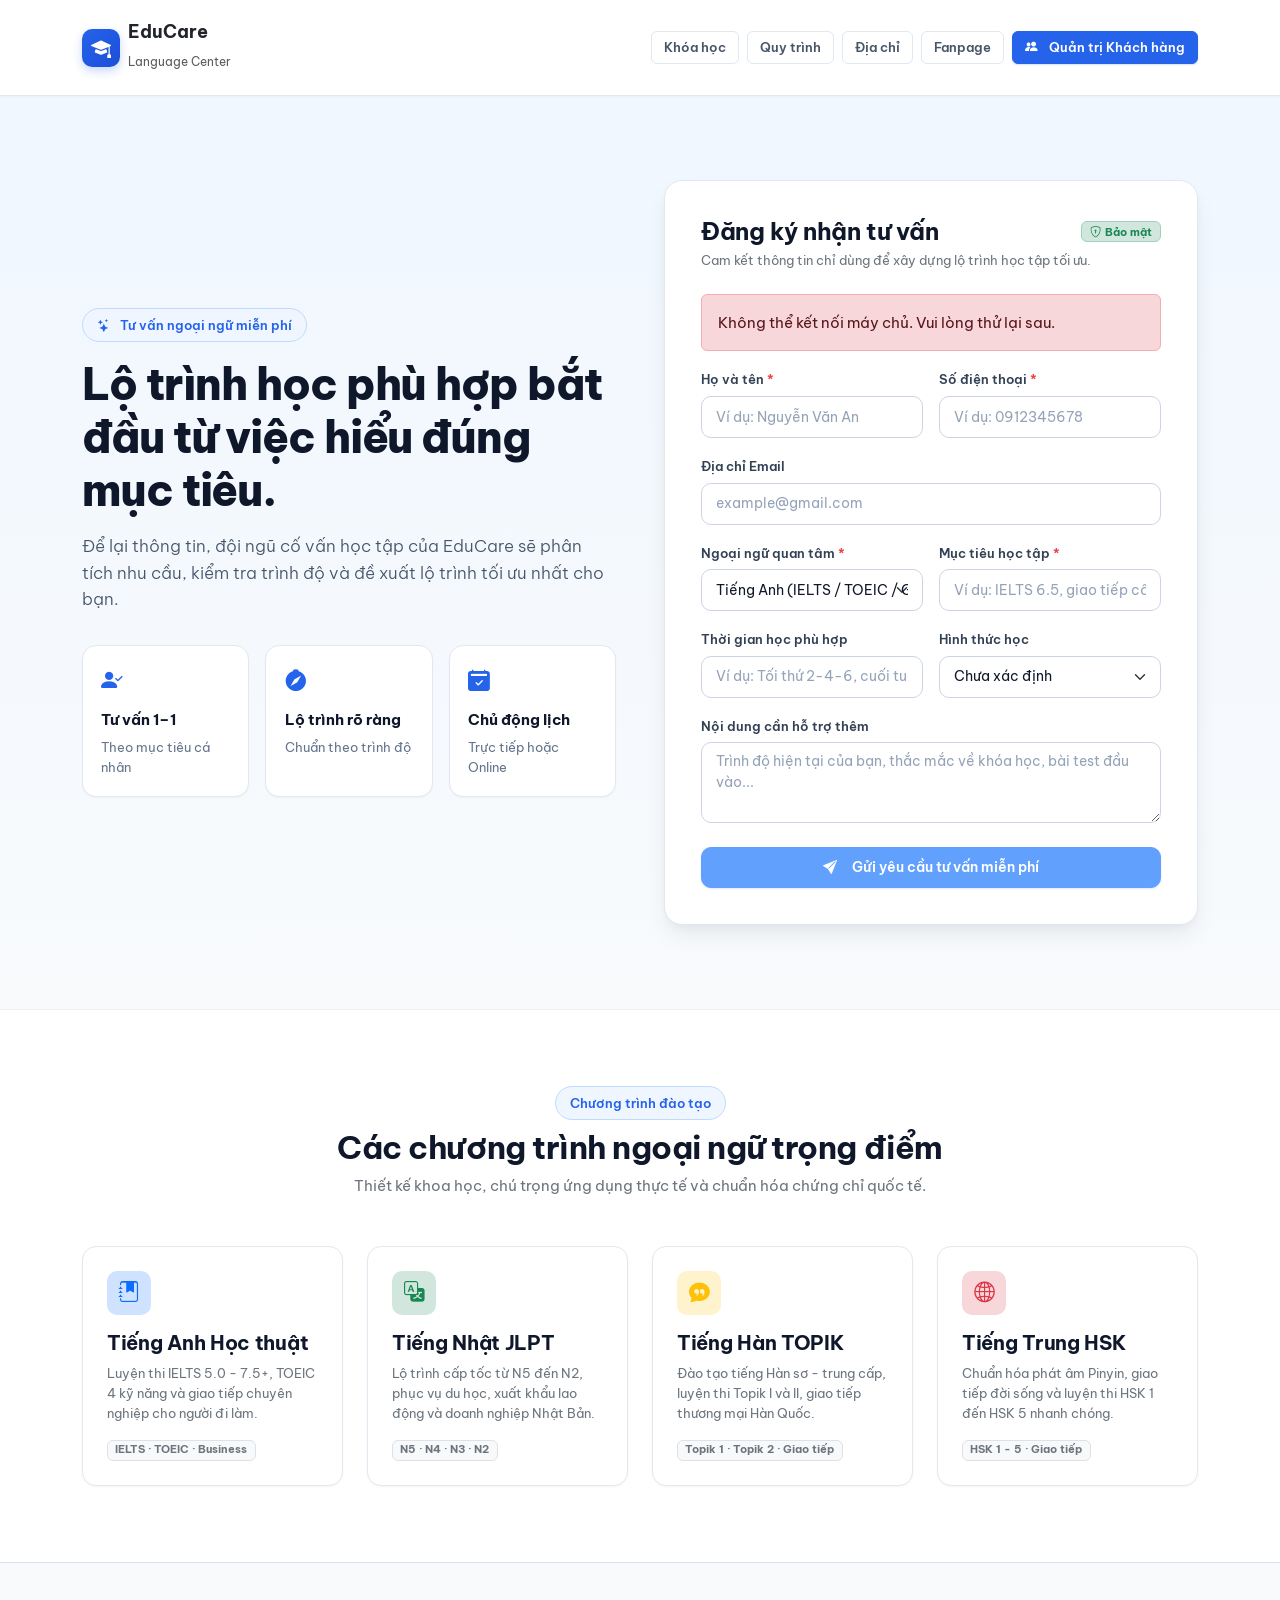
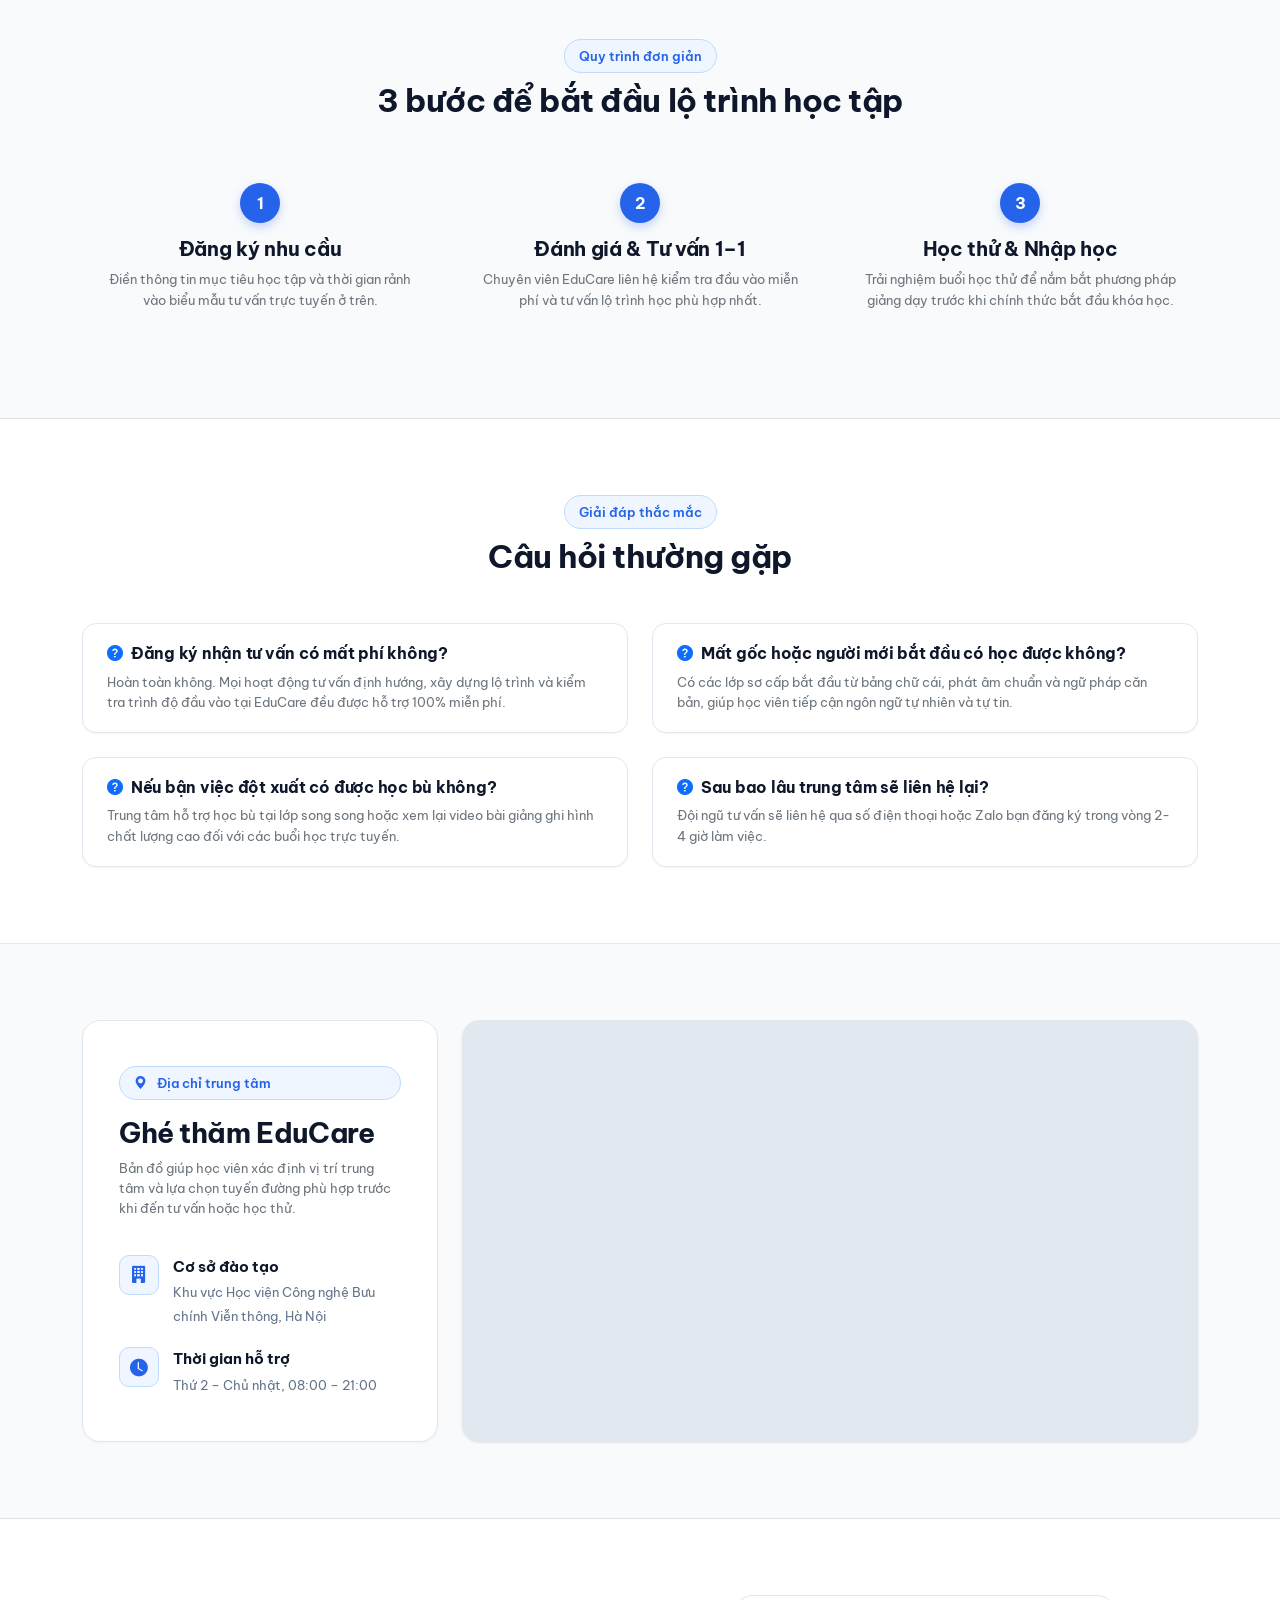
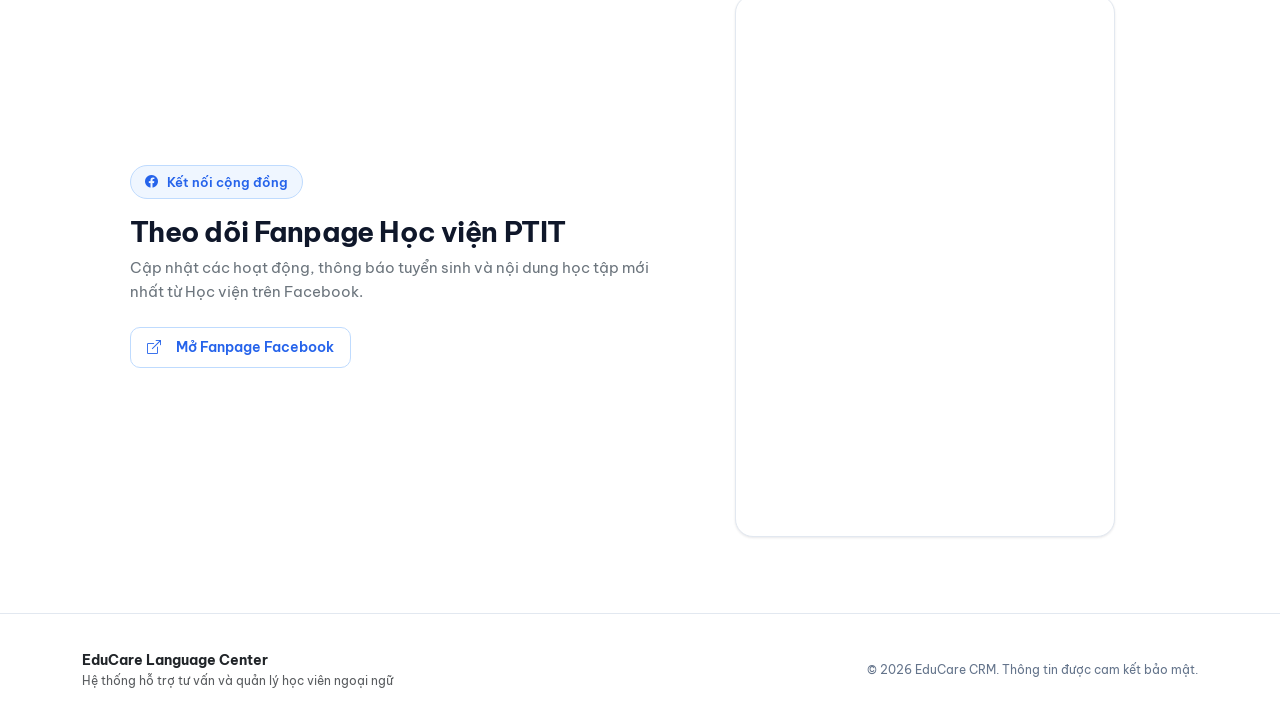
==== consultation.html @ a94347d4 "feat: complete EduCare CRM customer management system" ====
<!doctype html>
<html lang="vi">
<head>
    <meta charset="utf-8">
    <meta name="viewport" content="width=device-width, initial-scale=1">
    <title>Đăng ký tư vấn | EduCare Language Center</title>
    <link href="https://cdn.jsdelivr.net/npm/bootstrap@5.3.3/dist/css/bootstrap.min.css" rel="stylesheet">
    <link href="https://cdn.jsdelivr.net/npm/bootstrap-icons@1.11.3/font/bootstrap-icons.min.css" rel="stylesheet">
    <link href="assets/css/style.css" rel="stylesheet">
    <link href="assets/css/public.css" rel="stylesheet">
</head>
<body class="public-page">
    <!-- Navbar điều hướng chính -->
    <nav class="navbar navbar-expand-lg public-navbar sticky-top" aria-label="Điều hướng công khai">
        <div class="container py-1">
            <a class="navbar-brand d-flex align-items-center gap-2 fw-bold text-dark text-decoration-none" href="consultation.html">
                <span class="public-brand"><i class="bi bi-mortarboard-fill" aria-hidden="true"></i></span>
                <div>
                    <span class="d-block" style="font-size: 1.15rem; line-height: 1.2;">EduCare</span>
                    <small class="text-muted fw-normal" style="font-size: .75rem;">Language Center</small>
                </div>
            </a>
            <div class="d-flex align-items-center gap-2">
                <a class="btn btn-sm btn-outline-secondary d-none d-sm-inline-flex" href="#coursesSection">Khóa học</a>
                <a class="btn btn-sm btn-outline-secondary d-none d-sm-inline-flex" href="#processSection">Quy trình</a>
                <a class="btn btn-sm btn-outline-secondary d-none d-md-inline-flex" href="#locationSection">Địa chỉ</a>
                <a class="btn btn-sm btn-outline-secondary d-none d-lg-inline-flex" href="#facebookSection">Fanpage</a>
                <a class="btn btn-sm btn-primary" href="customers.html">
                    <i class="bi bi-people-fill me-1" aria-hidden="true"></i>Quản trị Khách hàng
                </a>
            </div>
        </div>
    </nav>

    <main>
        <!-- Hero & Form Section -->
        <section class="public-hero">
            <div class="container">
                <div class="row align-items-center g-5">
                    <div class="col-lg-6">
                        <span class="eyebrow"><i class="bi bi-stars me-1"></i>Tư vấn ngoại ngữ miễn phí</span>
                        <h1 class="mt-3">Lộ trình học phù hợp bắt đầu từ việc hiểu đúng mục tiêu.</h1>
                        <p class="lead mt-3">
                            Để lại thông tin, đội ngũ cố vấn học tập của EduCare sẽ phân tích nhu cầu, kiểm tra trình độ và đề xuất lộ trình tối ưu nhất cho bạn.
                        </p>
                        <div class="row g-3 mt-2">
                            <div class="col-sm-4">
                                <div class="benefit">
                                    <i class="bi bi-person-check-fill" aria-hidden="true"></i>
                                    <strong>Tư vấn 1–1</strong>
                                    <span>Theo mục tiêu cá nhân</span>
                                </div>
                            </div>
                            <div class="col-sm-4">
                                <div class="benefit">
                                    <i class="bi bi-compass-fill" aria-hidden="true"></i>
                                    <strong>Lộ trình rõ ràng</strong>
                                    <span>Chuẩn theo trình độ</span>
                                </div>
                            </div>
                            <div class="col-sm-4">
                                <div class="benefit">
                                    <i class="bi bi-calendar2-check-fill" aria-hidden="true"></i>
                                    <strong>Chủ động lịch</strong>
                                    <span>Trực tiếp hoặc Online</span>
                                </div>
                            </div>
                        </div>
                    </div>

                    <div class="col-lg-6">
                        <section class="consultation-card" id="formCard" aria-labelledby="formTitle">
                            <div class="mb-4">
                                <div class="d-flex align-items-center justify-content-between mb-1">
                                    <h2 id="formTitle" class="h4 fw-bold mb-0">Đăng ký nhận tư vấn</h2>
                                    <span class="badge bg-success-subtle text-success border border-success-subtle px-2 py-1 small">
                                        <i class="bi bi-shield-lock me-1"></i>Bảo mật
                                    </span>
                                </div>
                                <p class="text-secondary small mb-0">Cam kết thông tin chỉ dùng để xây dựng lộ trình học tập tối ưu.</p>
                            </div>

                            <div id="publicAlert" class="alert d-none" role="alert" tabindex="-1"></div>

                            <form id="consultationForm" novalidate>
                                <div class="row g-3">
                                    <div class="col-md-6">
                                        <label class="form-label required" for="fullName">Họ và tên</label>
                                        <input class="form-control" id="fullName" name="full_name" maxlength="100" autocomplete="name" placeholder="Ví dụ: Nguyễn Văn An" required>
                                        <div class="invalid-feedback">Vui lòng nhập họ và tên.</div>
                                    </div>
                                    <div class="col-md-6">
                                        <label class="form-label required" for="phoneNumber">Số điện thoại</label>
                                        <input class="form-control" type="tel" id="phoneNumber" name="phone_number" autocomplete="tel" placeholder="Ví dụ: 0912345678" pattern="(?:\+84|0)[0-9]{8,10}" required>
                                        <div class="invalid-feedback">Nhập số điện thoại hợp lệ (8-11 chữ số).</div>
                                    </div>
                                    <div class="col-12">
                                        <label class="form-label" for="email">Địa chỉ Email</label>
                                        <input class="form-control" type="email" id="email" name="email" autocomplete="email" placeholder="example@gmail.com">
                                        <div class="invalid-feedback">Email chưa đúng định dạng.</div>
                                    </div>
                                    <div class="col-md-6">
                                        <label class="form-label required" for="languageInterest">Ngoại ngữ quan tâm</label>
                                        <select class="form-select" id="languageInterest" name="language_interest" required>
                                            <option value="Tiếng Anh">Tiếng Anh (IELTS / TOEIC / Giao tiếp)</option>
                                            <option value="Tiếng Nhật">Tiếng Nhật (JLPT N5 – N2)</option>
                                            <option value="Tiếng Hàn">Tiếng Hàn (Topik I – II)</option>
                                            <option value="Tiếng Trung">Tiếng Trung (HSK 1 – 6)</option>
                                        </select>
                                    </div>
                                    <div class="col-md-6">
                                        <label class="form-label required" for="learningGoal">Mục tiêu học tập</label>
                                        <input class="form-control" id="learningGoal" name="learning_goal" placeholder="Ví dụ: IELTS 6.5, giao tiếp công việc..." maxlength="100" required>
                                        <div class="invalid-feedback">Vui lòng nhập mục tiêu mong muốn.</div>
                                    </div>
                                    <div class="col-md-6">
                                        <label class="form-label" for="preferredSchedule">Thời gian học phù hợp</label>
                                        <input class="form-control" id="preferredSchedule" name="preferred_schedule" placeholder="Ví dụ: Tối thứ 2-4-6, cuối tuần">
                                    </div>
                                    <div class="col-md-6">
                                        <label class="form-label" for="learningFormat">Hình thức học</label>
                                        <select class="form-select" id="learningFormat" name="learning_format">
                                            <option value="">Chưa xác định</option>
                                            <option value="offline">Học tại trung tâm (Offline)</option>
                                            <option value="online">Học trực tuyến (Online)</option>
                                            <option value="hybrid">Kết hợp linh hoạt (Hybrid)</option>
                                        </select>
                                    </div>
                                    <div class="col-12">
                                        <label class="form-label" for="note">Nội dung cần hỗ trợ thêm</label>
                                        <textarea class="form-control" id="note" name="note" rows="3" maxlength="1000" placeholder="Trình độ hiện tại của bạn, thắc mắc về khóa học, bài test đầu vào..."></textarea>
                                    </div>
                                </div>
                                <input type="hidden" name="source" value="Website">
                                <button class="btn btn-primary btn-lg w-100 mt-4" id="submitConsultation" type="submit">
                                    <i class="bi bi-send-fill me-2"></i>Gửi yêu cầu tư vấn miễn phí
                                </button>
                            </form>
                        </section>
                    </div>
                </div>
            </div>
        </section>

        <!-- Course Highlights Section -->
        <section class="public-section bg-white border-bottom" id="coursesSection">
            <div class="container">
                <div class="text-center max-w-700 mx-auto mb-5">
                    <span class="eyebrow mb-2">Chương trình đào tạo</span>
                    <h2 class="h2 fw-bold">Các chương trình ngoại ngữ trọng điểm</h2>
                    <p class="text-secondary">Thiết kế khoa học, chú trọng ứng dụng thực tế và chuẩn hóa chứng chỉ quốc tế.</p>
                </div>
                <div class="row g-4">
                    <div class="col-md-6 col-lg-3">
                        <div class="course-card">
                            <div class="course-icon bg-primary-subtle text-primary">
                                <i class="bi bi-journal-bookmark-fill"></i>
                            </div>
                            <h3 class="h5 fw-bold mb-2">Tiếng Anh Học thuật</h3>
                            <p class="text-secondary small mb-3">Luyện thi IELTS 5.0 - 7.5+, TOEIC 4 kỹ năng và giao tiếp chuyên nghiệp cho người đi làm.</p>
                            <span class="badge bg-light text-secondary border mt-auto align-self-start">IELTS · TOEIC · Business</span>
                        </div>
                    </div>
                    <div class="col-md-6 col-lg-3">
                        <div class="course-card">
                            <div class="course-icon bg-success-subtle text-success">
                                <i class="bi bi-translate"></i>
                            </div>
                            <h3 class="h5 fw-bold mb-2">Tiếng Nhật JLPT</h3>
                            <p class="text-secondary small mb-3">Lộ trình cấp tốc từ N5 đến N2, phục vụ du học, xuất khẩu lao động và doanh nghiệp Nhật Bản.</p>
                            <span class="badge bg-light text-secondary border mt-auto align-self-start">N5 · N4 · N3 · N2</span>
                        </div>
                    </div>
                    <div class="col-md-6 col-lg-3">
                        <div class="course-card">
                            <div class="course-icon bg-warning-subtle text-warning">
                                <i class="bi bi-chat-quote-fill"></i>
                            </div>
                            <h3 class="h5 fw-bold mb-2">Tiếng Hàn TOPIK</h3>
                            <p class="text-secondary small mb-3">Đào tạo tiếng Hàn sơ - trung cấp, luyện thi Topik I và II, giao tiếp thương mại Hàn Quốc.</p>
                            <span class="badge bg-light text-secondary border mt-auto align-self-start">Topik 1 · Topik 2 · Giao tiếp</span>
                        </div>
                    </div>
                    <div class="col-md-6 col-lg-3">
                        <div class="course-card">
                            <div class="course-icon bg-danger-subtle text-danger">
                                <i class="bi bi-globe2"></i>
                            </div>
                            <h3 class="h5 fw-bold mb-2">Tiếng Trung HSK</h3>
                            <p class="text-secondary small mb-3">Chuẩn hóa phát âm Pinyin, giao tiếp đời sống và luyện thi HSK 1 đến HSK 5 nhanh chóng.</p>
                            <span class="badge bg-light text-secondary border mt-auto align-self-start">HSK 1 - 5 · Giao tiếp</span>
                        </div>
                    </div>
                </div>
            </div>
        </section>

        <!-- 3-Step Process Section -->
        <section class="public-section" id="processSection">
            <div class="container">
                <div class="text-center mb-5">
                    <span class="eyebrow mb-2">Quy trình đơn giản</span>
                    <h2 class="h2 fw-bold">3 bước để bắt đầu lộ trình học tập</h2>
                </div>
                <div class="row g-4 text-center">
                    <div class="col-md-4">
                        <div class="p-3">
                            <div class="step-number mx-auto">1</div>
                            <h3 class="h5 fw-bold mb-2">Đăng ký nhu cầu</h3>
                            <p class="text-secondary small">Điền thông tin mục tiêu học tập và thời gian rảnh vào biểu mẫu tư vấn trực tuyến ở trên.</p>
                        </div>
                    </div>
                    <div class="col-md-4">
                        <div class="p-3">
                            <div class="step-number mx-auto">2</div>
                            <h3 class="h5 fw-bold mb-2">Đánh giá &amp; Tư vấn 1–1</h3>
                            <p class="text-secondary small">Chuyên viên EduCare liên hệ kiểm tra đầu vào miễn phí và tư vấn lộ trình học phù hợp nhất.</p>
                        </div>
                    </div>
                    <div class="col-md-4">
                        <div class="p-3">
                            <div class="step-number mx-auto">3</div>
                            <h3 class="h5 fw-bold mb-2">Học thử &amp; Nhập học</h3>
                            <p class="text-secondary small">Trải nghiệm buổi học thử để nắm bắt phương pháp giảng dạy trước khi chính thức bắt đầu khóa học.</p>
                        </div>
                    </div>
                </div>
            </div>
        </section>

        <!-- FAQ Section -->
        <section class="public-section bg-white border-top">
            <div class="container">
                <div class="text-center mb-5">
                    <span class="eyebrow mb-2">Giải đáp thắc mắc</span>
                    <h2 class="h2 fw-bold">Câu hỏi thường gặp</h2>
                </div>
                <div class="row g-4">
                    <div class="col-md-6">
                        <div class="faq-card">
                            <h3 class="h6 fw-bold mb-2"><i class="bi bi-question-circle-fill text-primary me-2"></i>Đăng ký nhận tư vấn có mất phí không?</h3>
                            <p class="text-secondary small mb-0">Hoàn toàn không. Mọi hoạt động tư vấn định hướng, xây dựng lộ trình và kiểm tra trình độ đầu vào tại EduCare đều được hỗ trợ 100% miễn phí.</p>
                        </div>
                    </div>
                    <div class="col-md-6">
                        <div class="faq-card">
                            <h3 class="h6 fw-bold mb-2"><i class="bi bi-question-circle-fill text-primary me-2"></i>Mất gốc hoặc người mới bắt đầu có học được không?</h3>
                            <p class="text-secondary small mb-0">Có các lớp sơ cấp bắt đầu từ bảng chữ cái, phát âm chuẩn và ngữ pháp căn bản, giúp học viên tiếp cận ngôn ngữ tự nhiên và tự tin.</p>
                        </div>
                    </div>
                    <div class="col-md-6">
                        <div class="faq-card">
                            <h3 class="h6 fw-bold mb-2"><i class="bi bi-question-circle-fill text-primary me-2"></i>Nếu bận việc đột xuất có được học bù không?</h3>
                            <p class="text-secondary small mb-0">Trung tâm hỗ trợ học bù tại lớp song song hoặc xem lại video bài giảng ghi hình chất lượng cao đối với các buổi học trực tuyến.</p>
                        </div>
                    </div>
                    <div class="col-md-6">
                        <div class="faq-card">
                            <h3 class="h6 fw-bold mb-2"><i class="bi bi-question-circle-fill text-primary me-2"></i>Sau bao lâu trung tâm sẽ liên hệ lại?</h3>
                            <p class="text-secondary small mb-0">Đội ngũ tư vấn sẽ liên hệ qua số điện thoại hoặc Zalo bạn đăng ký trong vòng 2-4 giờ làm việc.</p>
                        </div>
                    </div>
                </div>
            </div>
        </section>

        <!-- Location Section (Google Maps) -->
        <section class="public-section location-section" id="locationSection" aria-labelledby="locationTitle">
            <div class="container">
                <div class="row g-4 align-items-stretch">
                    <div class="col-lg-4">
                        <div class="location-info h-100">
                            <span class="eyebrow mb-3"><i class="bi bi-geo-alt-fill me-1" aria-hidden="true"></i>Địa chỉ trung tâm</span>
                            <h2 id="locationTitle" class="h3 fw-bold">Ghé thăm EduCare</h2>
                            <p class="text-secondary small">Bản đồ giúp học viên xác định vị trí trung tâm và lựa chọn tuyến đường phù hợp trước khi đến tư vấn hoặc học thử.</p>
                            <div class="location-detail">
                                <i class="bi bi-building-fill" aria-hidden="true"></i>
                                <div><strong>Cơ sở đào tạo</strong><span>Khu vực Học viện Công nghệ Bưu chính Viễn thông, Hà Nội</span></div>
                            </div>
                            <div class="location-detail">
                                <i class="bi bi-clock-fill" aria-hidden="true"></i>
                                <div><strong>Thời gian hỗ trợ</strong><span>Thứ 2 – Chủ nhật, 08:00 – 21:00</span></div>
                            </div>
                        </div>
                    </div>
                    <div class="col-lg-8">
                        <div class="map-frame">
                            <iframe src="https://www.google.com/maps/embed?pb=!1m18!1m12!1m3!1d3718.8368381272558!2d105.78336726444036!3d20.981142767582767!2m3!1f0!2f0!3f0!3m2!1i1024!2i768!4f13.1!3m3!1m2!1s0x3135accdd8a1ad71%3A0xa2f9b16036648187!2zSOG7jWMgdmnhu4duIEPDtG5nIG5naOG7hyBCxrB1IGNow61uaCB2aeG7hW4gdGjDtG5n!5e0!3m2!1svi!2s!4v1793613702485!5m2!1svi!2s" title="Bản đồ vị trí EduCare Language Center" width="600" height="450" style="border:0;" allowfullscreen loading="lazy" referrerpolicy="strict-origin-when-cross-origin"></iframe>
                        </div>
                    </div>
                </div>
            </div>
        </section>

        <!-- Facebook Fanpage Section -->
        <section class="public-section bg-white border-top" id="facebookSection" aria-labelledby="facebookTitle">
            <div class="container">
                <div class="row g-4 align-items-center justify-content-center">
                    <div class="col-lg-6">
                        <span class="eyebrow mb-3"><i class="bi bi-facebook me-1" aria-hidden="true"></i>Kết nối cộng đồng</span>
                        <h2 id="facebookTitle" class="h3 fw-bold">Theo dõi Fanpage Học viện PTIT</h2>
                        <p class="text-secondary mb-4">Cập nhật các hoạt động, thông báo tuyển sinh và nội dung học tập mới nhất từ Học viện trên Facebook.</p>
                        <a class="btn btn-outline-primary" href="https://www.facebook.com/HocvienPTIT" target="_blank" rel="noopener noreferrer">
                            <i class="bi bi-box-arrow-up-right me-2" aria-hidden="true"></i>Mở Fanpage Facebook
                        </a>
                    </div>
                    <div class="col-lg-5">
                        <div class="facebook-page">
                            <iframe
                                title="Fanpage Học viện PTIT"
                                src="https://www.facebook.com/plugins/page.php?href=https%3A%2F%2Fwww.facebook.com%2FHocvienPTIT&amp;tabs=timeline&amp;width=340&amp;height=500&amp;small_header=false&amp;adapt_container_width=true&amp;hide_cover=false&amp;show_facepile=true"
                                width="340"
                                height="500"
                                style="border:none;overflow:hidden"
                                scrolling="no"
                                frameborder="0"
                                allowfullscreen="true"
                                loading="lazy"
                                allow="autoplay; clipboard-write; encrypted-media; picture-in-picture; web-share">
                            </iframe>
                        </div>
                    </div>
                </div>
            </div>
        </section>
    </main>

    <!-- Footer -->
    <footer class="public-footer">
        <div class="container d-flex flex-wrap justify-content-between align-items-center gap-2">
            <div>
                <strong class="text-dark">EduCare Language Center</strong>
                <span class="d-block small text-muted">Hệ thống hỗ trợ tư vấn và quản lý học viên ngoại ngữ</span>
            </div>
            <div class="small">
                <span>© 2026 EduCare CRM. Thông tin được cam kết bảo mật.</span>
            </div>
        </div>
    </footer>

    <script src="https://cdn.jsdelivr.net/npm/bootstrap@5.3.3/dist/js/bootstrap.bundle.min.js"></script>
    <script src="assets/js/app.js"></script>
    <script src="assets/js/public-consultation.js"></script>
</body>
</html>
---- assets/css/style.css ----
@import url('https://fonts.googleapis.com/css2?family=Be+Vietnam+Pro:wght@400;500;600;700&display=swap');

/* ==========================================================================
   1. ROOT VARIABLES & DESIGN TOKENS
   ========================================================================== */
:root {
    --primary: #2563eb;
    --primary-hover: #1d4ed8;
    --primary-subtle: #eff6ff;
    --primary-border: #bfdbfe;

    --surface: #ffffff;
    --background: #f8fafc;
    --foreground: #0f172a;
    --foreground-muted: #64748b;
    --border: #e2e8f0;
    --border-hover: #cbd5e1;

    --success: #10b981;
    --success-subtle: #ecfdf5;
    --success-border: #a7f3d0;
    --success-text: #047857;

    --warning: #f59e0b;
    --warning-subtle: #fffbeb;
    --warning-border: #fde68a;
    --warning-text: #b45309;

    --danger: #ef4444;
    --danger-subtle: #fef2f2;
    --danger-border: #fecaca;
    --danger-text: #b91c1c;

    --info: #0ea5e9;
    --info-subtle: #f0f9ff;
    --info-border: #bae6fd;
    --info-text: #0369a1;

    --radius-sm: 6px;
    --radius: 10px;
    --radius-lg: 14px;
    --radius-xl: 18px;

    --shadow-xs: 0 1px 2px rgba(15, 23, 42, 0.04);
    --shadow-sm: 0 1px 3px rgba(15, 23, 42, 0.06), 0 1px 2px rgba(15, 23, 42, 0.04);
    --shadow: 0 4px 6px -1px rgba(15, 23, 42, 0.07), 0 2px 4px -2px rgba(15, 23, 42, 0.05);
    --shadow-lg: 0 12px 24px -4px rgba(15, 23, 42, 0.08), 0 4px 8px -2px rgba(15, 23, 42, 0.04);
}

/* ==========================================================================
   2. BASE & TYPOGRAPHY
   ========================================================================== */
* { box-sizing: border-box; }

body {
    margin: 0;
    color: var(--foreground);
    background-color: var(--background);
    font-family: "Be Vietnam Pro", -apple-system, BlinkMacSystemFont, "Segoe UI", Roboto, sans-serif;
    font-size: 0.9375rem;
    line-height: 1.55;
    -webkit-font-smoothing: antialiased;
}

h1, h2, h3, h4, h5, h6 {
    color: var(--foreground);
    font-weight: 700;
    letter-spacing: -0.015em;
}

a {
    color: var(--primary);
    text-decoration: none;
    transition: color 0.15s ease;
}
a:hover { color: var(--primary-hover); }

button, input, select, textarea {
    font-family: inherit;
    touch-action: manipulation;
}

:focus-visible {
    outline: 2px solid var(--primary);
    outline-offset: 2px;
}

/* ==========================================================================
   3. ADMIN LAYOUT & NAVBAR
   ========================================================================== */
.admin-layout {
    min-height: 100vh;
    display: flex;
    flex-direction: column;
}

.admin-navbar {
    background: var(--surface);
    border-bottom: 1px solid var(--border);
    padding: 0.75rem 0;
    box-shadow: var(--shadow-xs);
    position: sticky;
    top: 0;
    z-index: 1020;
}

.admin-brand {
    display: flex;
    align-items: center;
    gap: 0.75rem;
    text-decoration: none;
    color: var(--foreground);
}

.admin-brand-logo {
    width: 38px;
    height: 38px;
    border-radius: var(--radius);
    background: linear-gradient(135deg, #2563eb 0%, #1d4ed8 100%);
    color: #fff;
    display: inline-grid;
    place-items: center;
    font-size: 1.25rem;
    box-shadow: 0 4px 10px rgba(37, 99, 235, 0.25);
}

.admin-brand-title {
    font-size: 1.125rem;
    font-weight: 700;
    line-height: 1.2;
    margin: 0;
    display: flex;
    align-items: center;
    gap: 0.35rem;
}

.admin-brand-badge {
    font-size: 0.65rem;
    font-weight: 700;
    padding: 2px 6px;
    border-radius: var(--radius-sm);
    background: var(--primary-subtle);
    color: var(--primary);
    border: 1px solid var(--primary-border);
    letter-spacing: 0.04em;
}

.admin-brand-subtitle {
    font-size: 0.775rem;
    color: var(--foreground-muted);
    font-weight: 500;
    display: block;
}

.admin-container {
    max-width: 1320px;
    margin-inline: auto;
    width: 100%;
}

/* ==========================================================================
   4. PANELS & CARDS
   ========================================================================== */
.panel {
    background: var(--surface);
    border: 1px solid var(--border);
    border-radius: var(--radius-lg);
    padding: 1.5rem;
    box-shadow: var(--shadow-xs);
    transition: box-shadow 0.2s ease, border-color 0.2s ease;
}

.panel:hover {
    box-shadow: var(--shadow-sm);
}

.panel-header {
    display: flex;
    justify-content: space-between;
    align-items: center;
    flex-wrap: wrap;
    gap: 1rem;
    margin-bottom: 1.25rem;
}

.section-title {
    font-size: 1.1rem;
    font-weight: 700;
    margin: 0;
    color: var(--foreground);
}

.section-subtitle {
    color: var(--foreground-muted);
    font-size: 0.85rem;
    margin-top: 0.25rem;
}

/* ==========================================================================
   5. FORM CONTROLS & SEARCH
   ========================================================================== */
.form-label {
    font-weight: 600;
    font-size: 0.8125rem;
    color: #334155;
    margin-bottom: 0.4rem;
}

.required::after {
    content: " *";
    color: var(--danger);
    font-weight: 700;
}

.form-control,
.form-select {
    min-height: 42px;
    font-size: 0.875rem;
    color: var(--foreground);
    background-color: var(--surface);
    border: 1px solid #cbd5e1;
    border-radius: var(--radius);
    padding: 0.5rem 0.875rem;
    transition: border-color 0.15s ease, box-shadow 0.15s ease;
}

.form-control::placeholder {
    color: #94a3b8;
    font-size: 0.85rem;
}

.form-control:focus,
.form-select:focus {
    border-color: var(--primary);
    box-shadow: 0 0 0 3px rgba(37, 99, 235, 0.12);
    outline: none;
}

.search-wrap {
    position: relative;
}

.search-wrap i {
    position: absolute;
    left: 12px;
    top: 50%;
    transform: translateY(-50%);
    color: #94a3b8;
    font-size: 0.95rem;
    pointer-events: none;
}

.search-wrap .form-control {
    padding-left: 38px;
}

/* ==========================================================================
   6. BUTTONS
   ========================================================================== */
.btn {
    display: inline-flex;
    align-items: center;
    justify-content: center;
    gap: 0.45rem;
    font-weight: 600;
    font-size: 0.875rem;
    border-radius: var(--radius);
    padding: 0.55rem 1rem;
    min-height: 40px;
    transition: all 0.18s ease;
    border: 1px solid transparent;
}

.btn-sm {
    min-height: 32px;
    padding: 0.35rem 0.75rem;
    font-size: 0.8125rem;
    border-radius: var(--radius-sm);
}

.btn-primary {
    background-color: var(--primary);
    border-color: var(--primary);
    color: #fff;
    box-shadow: 0 1px 2px rgba(37, 99, 235, 0.2);
}

.btn-primary:hover,
.btn-primary:focus {
    background-color: var(--primary-hover);
    border-color: var(--primary-hover);
    color: #fff;
    transform: translateY(-1px);
    box-shadow: 0 4px 10px rgba(37, 99, 235, 0.25);
}

.btn-outline-primary {
    color: var(--primary);
    background-color: transparent;
    border-color: var(--primary-border);
}

.btn-outline-primary:hover {
    color: #fff;
    background-color: var(--primary);
    border-color: var(--primary);
}

.btn-outline-secondary {
    color: #475569;
    background-color: var(--surface);
    border-color: var(--border);
}

.btn-outline-secondary:hover {
    color: var(--foreground);
    background-color: #f1f5f9;
    border-color: #cbd5e1;
}

.btn-light {
    color: #334155;
    background-color: #f1f5f9;
    border-color: #e2e8f0;
}
.btn-light:hover {
    background-color: #e2e8f0;
    color: #0f172a;
}

/* Action buttons in Table */
.btn-action {
    display: inline-flex;
    align-items: center;
    gap: 0.35rem;
    padding: 0.3rem 0.65rem;
    font-size: 0.785rem;
    font-weight: 600;
    border-radius: var(--radius-sm);
    transition: all 0.15s ease;
    border: 1px solid var(--border);
    background: #fff;
}

.btn-action-edit {
    color: var(--primary);
}
.btn-action-edit:hover {
    background: var(--primary-subtle);
    border-color: var(--primary-border);
    color: var(--primary-hover);
}

.btn-action-delete {
    color: var(--danger);
}
.btn-action-delete:hover {
    background: var(--danger-subtle);
    border-color: var(--danger-border);
    color: var(--danger-text);
}

/* ==========================================================================
   7. TABLE STYLES & ROW RENDERING
   ========================================================================== */
.table-responsive {
    border-radius: var(--radius);
    overflow: hidden;
}

.table {
    margin-bottom: 0;
    vertical-align: middle;
    width: 100%;
}

.table thead th {
    background-color: #f8fafc;
    color: #64748b;
    font-size: 0.725rem;
    font-weight: 700;
    text-transform: uppercase;
    letter-spacing: 0.05em;
    padding: 0.75rem 1rem;
    border-bottom: 1px solid var(--border);
    white-space: nowrap;
}

.table tbody tr {
    transition: background-color 0.15s ease;
    border-bottom: 1px solid #f1f5f9;
}

.table tbody tr:hover {
    background-color: #f8fafc;
}

.table td {
    padding: 0.875rem 1rem;
    font-size: 0.875rem;
    border-bottom-color: #f1f5f9;
}

/* Customer Name Column with Avatar */
.customer-cell {
    display: flex;
    align-items: center;
    gap: 0.75rem;
}

.customer-avatar {
    width: 36px;
    height: 36px;
    border-radius: 50%;
    display: inline-grid;
    place-items: center;
    font-weight: 700;
    font-size: 0.775rem;
    color: #1e40af;
    background: #dbeafe;
    flex-shrink: 0;
}

.customer-name {
    font-weight: 600;
    color: var(--foreground);
    line-height: 1.3;
}

.customer-meta {
    font-size: 0.78rem;
    color: var(--foreground-muted);
    margin-top: 2px;
}

/* Source tag */
.source-chip {
    display: inline-flex;
    align-items: center;
    gap: 0.25rem;
    margin-top: 4px;
    padding: 2px 7px;
    border: 1px solid var(--border);
    border-radius: 999px;
    color: #475569;
    background: #f8fafc;
    font-size: 0.7rem;
    font-weight: 500;
}

/* Status Badges */
.status-badge {
    display: inline-flex;
    align-items: center;
    gap: 6px;
    padding: 4px 10px;
    border-radius: 999px;
    font-size: 0.75rem;
    font-weight: 600;
    white-space: nowrap;
    border: 1px solid transparent;
}

.status-badge::before {
    content: "";
    width: 6px;
    height: 6px;
    border-radius: 50%;
    background: currentColor;
}

.badge-lead {
    color: #1e40af;
    background: #eff6ff;
    border-color: #bfdbfe;
}

.badge-consulting {
    color: #0369a1;
    background: #f0f9ff;
    border-color: #bae6fd;
}

.badge-high_interest {
    color: #b45309;
    background: #fffbeb;
    border-color: #fde68a;
}

.badge-appointment {
    color: #6b21a8;
    background: #faf5ff;
    border-color: #e9d5ff;
}

.badge-registered {
    color: #047857;
    background: #ecfdf5;
    border-color: #a7f3d0;
}

.badge-no_demand {
    color: #475569;
    background: #f1f5f9;
    border-color: #cbd5e1;
}

.badge-unreachable {
    color: #b91c1c;
    background: #fef2f2;
    border-color: #fecaca;
}

/* ==========================================================================
   8. PAGINATION & EMPTY STATE
   ========================================================================== */
.pagination {
    gap: 4px;
}

.pagination .page-link {
    border: 1px solid var(--border);
    border-radius: var(--radius-sm);
    color: #475569;
    font-size: 0.8125rem;
    font-weight: 600;
    padding: 0.35rem 0.75rem;
    min-width: 34px;
    text-align: center;
    transition: all 0.15s ease;
}

.pagination .page-link:hover {
    background-color: #f1f5f9;
    color: var(--primary);
    border-color: #cbd5e1;
}

.pagination .page-item.active .page-link {
    background-color: var(--primary);
    border-color: var(--primary);
    color: #fff;
    box-shadow: 0 1px 3px rgba(37, 99, 235, 0.3);
}

.empty-state {
    padding: 48px 20px;
    text-align: center;
    color: var(--foreground-muted);
}

.empty-state i {
    display: block;
    font-size: 2.2rem;
    color: #cbd5e1;
    margin-bottom: 0.75rem;
}

.loading-skeleton {
    min-height: 180px;
    display: grid;
    place-items: center;
    color: var(--foreground-muted);
}

/* ==========================================================================
   9. MODALS
   ========================================================================== */
.modal-content {
    border: 1px solid var(--border);
    border-radius: var(--radius-xl);
    box-shadow: var(--shadow-lg);
    overflow: hidden;
}

.modal-header {
    padding: 1.25rem 1.5rem;
    border-bottom: 1px solid #f1f5f9;
    background: #fff;
}

.modal-title {
    font-size: 1.125rem;
    font-weight: 700;
    color: var(--foreground);
    margin: 0;
}

.modal-subtitle {
    color: var(--foreground-muted);
    font-size: 0.8125rem;
    margin: 0.25rem 0 0;
}

.modal-body {
    padding: 1.5rem;
    background: #fff;
}

.modal-footer {
    padding: 1rem 1.5rem;
    border-top: 1px solid #f1f5f9;
    background: #f8fafc;
    gap: 0.5rem;
}

.form-section-title {
    font-size: 0.825rem;
    font-weight: 700;
    text-transform: uppercase;
    letter-spacing: 0.05em;
    color: var(--primary);
    margin-bottom: 0.875rem;
    display: flex;
    align-items: center;
    gap: 0.5rem;
}

.form-section-title::after {
    content: "";
    flex: 1;
    height: 1px;
    background: #e2e8f0;
}

/* ==========================================================================
   10. TOAST & NOTIFICATIONS
   ========================================================================== */
.toast {
    border: 1px solid var(--border);
    border-radius: var(--radius);
    box-shadow: var(--shadow-lg);
    background: #fff;
}

.toast-header {
    background: #fff;
    border-bottom: 1px solid #f1f5f9;
    padding: 0.65rem 0.85rem;
    font-size: 0.85rem;
}

.toast-body {
    padding: 0.85rem;
    font-size: 0.875rem;
}
---- assets/css/public.css ----
/* ==========================================================================
   PUBLIC PAGE STYLES (Landing, Consultation, Courses, Map, Fanpage)
   ========================================================================== */

.public-page {
    min-height: 100vh;
    background-color: var(--background);
}

/* Navbar */
.public-navbar {
    background: #ffffff;
    border-bottom: 1px solid var(--border);
    padding: 0.75rem 0;
    box-shadow: var(--shadow-xs);
}

.public-brand {
    width: 38px;
    height: 38px;
    border-radius: var(--radius);
    background: linear-gradient(135deg, #2563eb 0%, #1d4ed8 100%);
    color: #fff;
    display: inline-grid;
    place-items: center;
    font-size: 1.25rem;
    box-shadow: 0 4px 10px rgba(37, 99, 235, 0.25);
}

/* Hero Section */
.public-hero {
    padding: clamp(48px, 7vw, 84px) 0;
    background: linear-gradient(180deg, #f0f7ff 0%, #f8fafc 100%);
    border-bottom: 1px solid #eef2f6;
}

.eyebrow {
    display: inline-flex;
    align-items: center;
    gap: 0.35rem;
    padding: 6px 14px;
    border-radius: 999px;
    color: var(--primary);
    background: var(--primary-subtle);
    border: 1px solid var(--primary-border);
    font-size: 0.8125rem;
    font-weight: 600;
}

.public-hero h1 {
    color: #0f172a;
    font-size: clamp(2rem, 3.5vw, 2.75rem);
    font-weight: 800;
    line-height: 1.2;
    letter-spacing: -0.025em;
}

.public-hero .lead {
    color: #475569;
    font-size: 1.05rem;
    line-height: 1.6;
}

/* Benefit Cards */
.benefit {
    height: 100%;
    display: flex;
    flex-direction: column;
    gap: 0.35rem;
    padding: 1.15rem;
    background: #ffffff;
    border: 1px solid #e2e8f0;
    border-radius: var(--radius-lg);
    box-shadow: var(--shadow-xs);
    transition: transform 0.2s ease, box-shadow 0.2s ease;
}

.benefit:hover {
    transform: translateY(-2px);
    box-shadow: var(--shadow-sm);
}

.benefit i {
    color: var(--primary);
    font-size: 1.35rem;
    margin-bottom: 0.25rem;
}

.benefit strong {
    font-size: 0.95rem;
    color: var(--foreground);
}

.benefit span {
    color: var(--foreground-muted);
    font-size: 0.8125rem;
}

/* Consultation Form Card */
.consultation-card {
    padding: clamp(24px, 3.5vw, 36px);
    background: #ffffff;
    border: 1px solid var(--border);
    border-radius: var(--radius-xl);
    box-shadow: var(--shadow-lg);
}

/* Content Sections */
.public-section {
    padding: clamp(48px, 6vw, 76px) 0;
}

.course-card {
    height: 100%;
    background: #ffffff;
    border: 1px solid var(--border);
    border-radius: var(--radius-lg);
    padding: 1.5rem;
    box-shadow: var(--shadow-xs);
    transition: transform 0.2s ease, box-shadow 0.2s ease, border-color 0.2s ease;
    display: flex;
    flex-direction: column;
}

.course-card:hover {
    transform: translateY(-4px);
    box-shadow: var(--shadow);
    border-color: #cbd5e1;
}

.course-icon {
    width: 44px;
    height: 44px;
    display: grid;
    place-items: center;
    border-radius: var(--radius);
    font-size: 1.3rem;
    margin-bottom: 1rem;
}

.step-number {
    width: 40px;
    height: 40px;
    display: grid;
    place-items: center;
    border-radius: 50%;
    background: var(--primary);
    color: #fff;
    font-weight: 700;
    font-size: 1rem;
    margin-bottom: 0.875rem;
    box-shadow: 0 4px 10px rgba(37, 99, 235, 0.25);
}

.faq-card {
    background: #ffffff;
    border: 1px solid var(--border);
    border-radius: var(--radius-lg);
    padding: 1.25rem 1.5rem;
    height: 100%;
    box-shadow: var(--shadow-xs);
    transition: border-color 0.15s ease;
}

.faq-card:hover {
    border-color: #cbd5e1;
}

/* Location & Map Section */
.location-section {
    background: #f8fafc;
    border-top: 1px solid var(--border);
}

.location-info {
    display: flex;
    flex-direction: column;
    justify-content: center;
    padding: clamp(24px, 3.5vw, 36px);
    background: #ffffff;
    border: 1px solid var(--border);
    border-radius: var(--radius-xl);
    box-shadow: var(--shadow-xs);
}

.location-detail {
    display: flex;
    align-items: flex-start;
    gap: 0.875rem;
    margin-top: 1.25rem;
}

.location-detail > i {
    flex-shrink: 0;
    width: 40px;
    height: 40px;
    display: grid;
    place-items: center;
    color: var(--primary);
    background: var(--primary-subtle);
    border: 1px solid var(--primary-border);
    border-radius: var(--radius);
    font-size: 1.1rem;
}

.location-detail strong {
    display: block;
    margin-bottom: 2px;
    font-size: 0.9375rem;
    color: var(--foreground);
}

.location-detail span {
    color: var(--foreground-muted);
    font-size: 0.84rem;
}

.map-frame {
    height: 100%;
    min-height: 420px;
    overflow: hidden;
    background: #e2e8f0;
    border: 1px solid var(--border);
    border-radius: var(--radius-xl);
    box-shadow: var(--shadow-sm);
}

.map-frame iframe {
    display: block;
    width: 100%;
    height: 100%;
    min-height: 420px;
    border: 0;
}

/* Facebook Fanpage Frame */
.facebook-page {
    width: min(100%, 380px);
    min-height: 500px;
    margin-inline: auto;
    display: grid;
    place-items: center;
    overflow: hidden;
    background: #ffffff;
    border: 1px solid var(--border);
    border-radius: var(--radius-xl);
    padding: 1.25rem;
    box-shadow: var(--shadow-sm);
}

.facebook-page iframe {
    display: block;
    width: 340px;
    max-width: 100%;
    min-height: 500px;
    border: 0;
}

/* Public Footer */
.public-footer {
    padding: 2.25rem 0;
    color: var(--foreground-muted);
    background: #ffffff;
    border-top: 1px solid var(--border);
    font-size: 0.875rem;
}
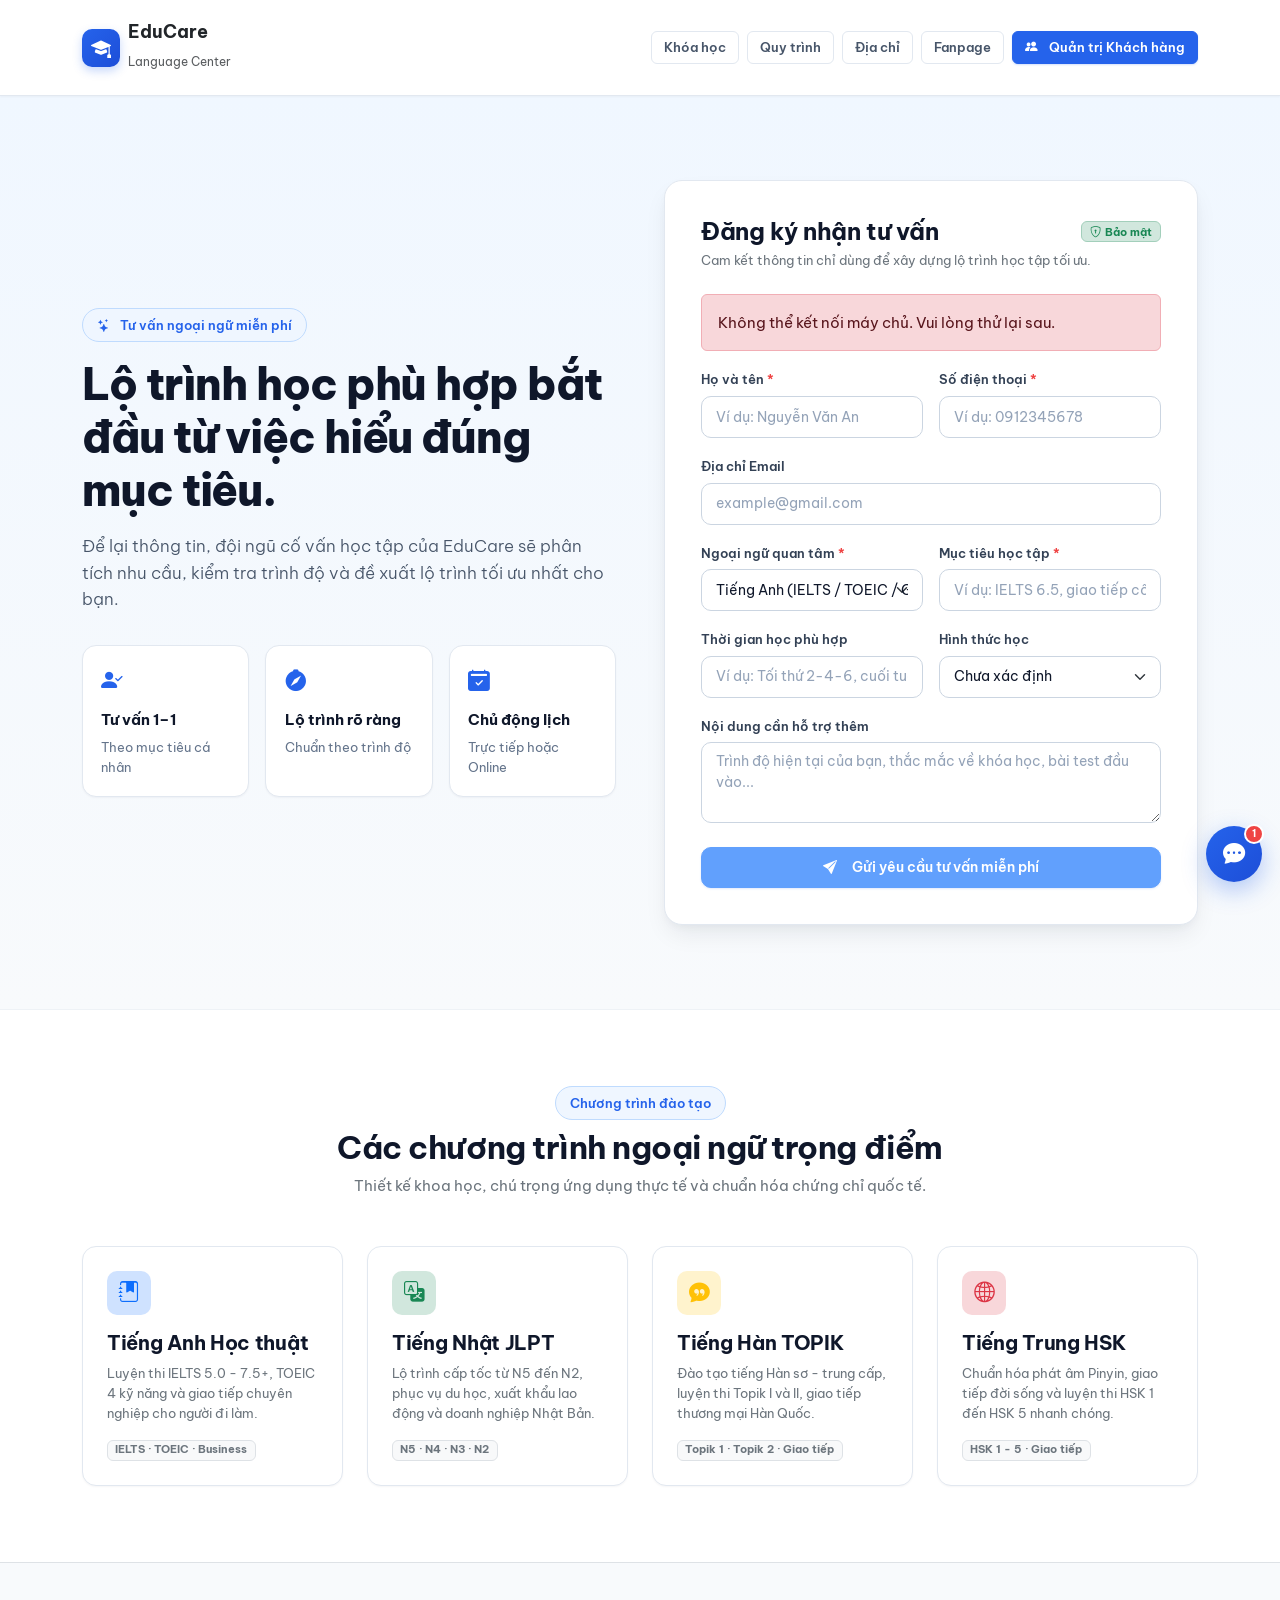
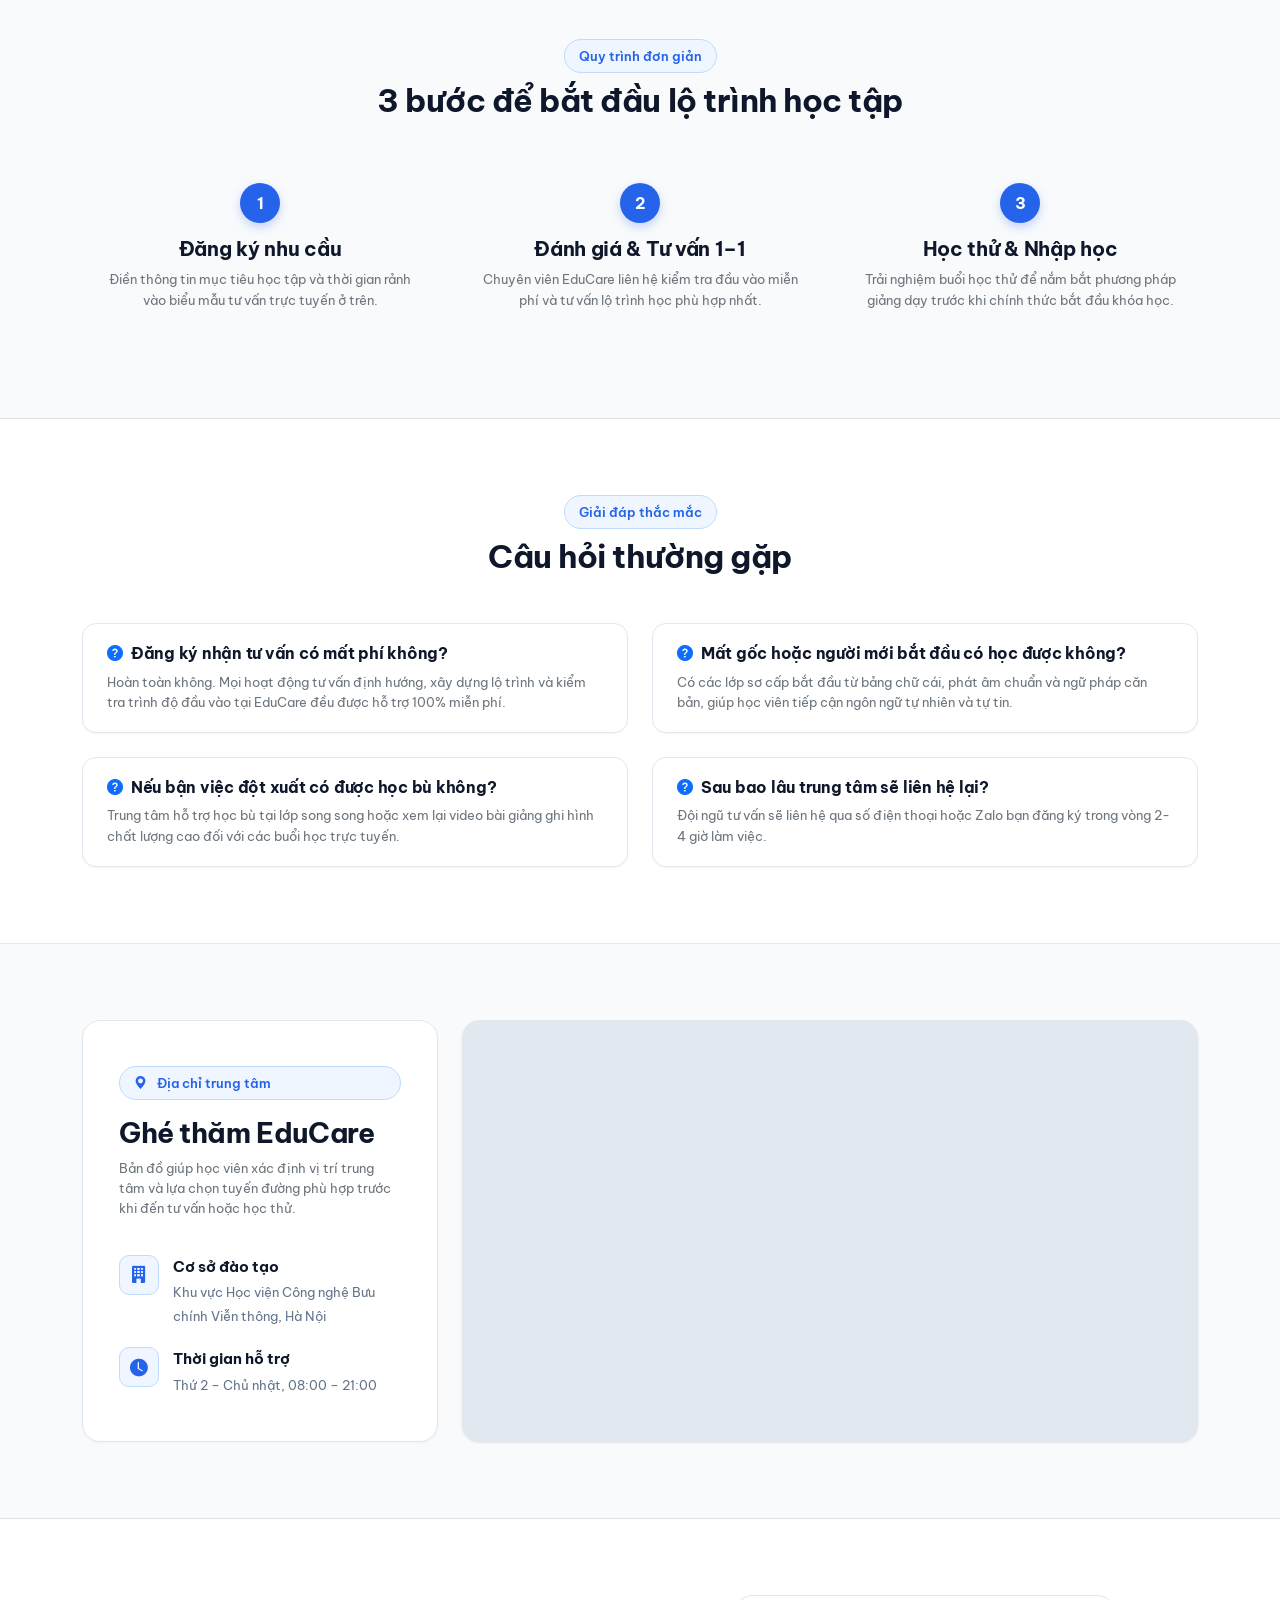
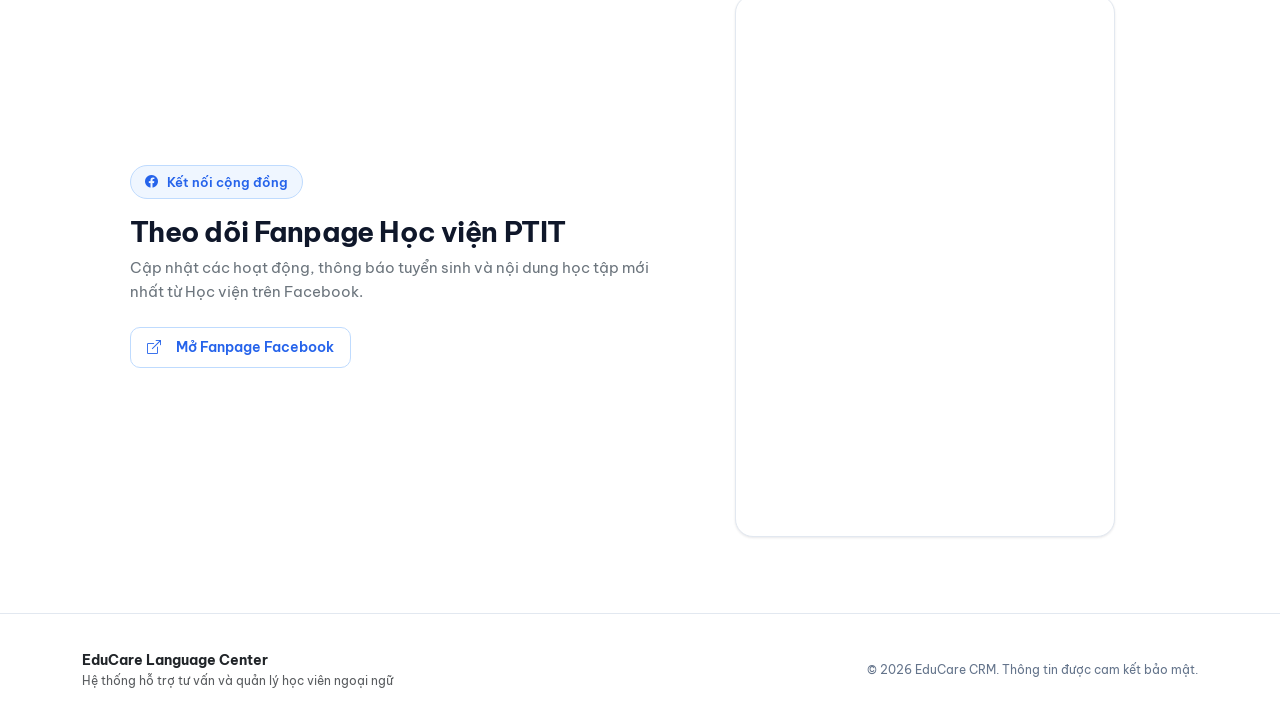
==== commit f509def5: "feat: complete EduCare CRM with rule-based chatbot and full CRUD" ====
--- a/consultation.html
+++ b/consultation.html
@@ -8,6 +8,7 @@
     <link href="https://cdn.jsdelivr.net/npm/bootstrap-icons@1.11.3/font/bootstrap-icons.min.css" rel="stylesheet">
     <link href="assets/css/style.css" rel="stylesheet">
     <link href="assets/css/public.css" rel="stylesheet">
+    <link href="assets/css/chatbot.css" rel="stylesheet">
 </head>
 <body class="public-page">
     <!-- Navbar điều hướng chính -->
@@ -341,5 +342,6 @@
     <script src="https://cdn.jsdelivr.net/npm/bootstrap@5.3.3/dist/js/bootstrap.bundle.min.js"></script>
     <script src="assets/js/app.js"></script>
     <script src="assets/js/public-consultation.js"></script>
+    <script src="assets/js/chatbot.js"></script>
 </body>
 </html>
--- a/assets/css/chatbot.css
+++ b/assets/css/chatbot.css
@@ -0,0 +1,280 @@
+.chatbot {
+    position: fixed;
+    right: max(18px, env(safe-area-inset-right, 0px));
+    bottom: max(18px, env(safe-area-inset-bottom, 0px));
+    z-index: 1080;
+    font-family: "Be Vietnam Pro", -apple-system, BlinkMacSystemFont, "Segoe UI", Roboto, sans-serif;
+}
+
+.chatbot-toggle {
+    position: relative;
+    width: 56px;
+    height: 56px;
+    display: grid;
+    place-items: center;
+    border: 0;
+    border-radius: 50%;
+    color: #fff;
+    background: linear-gradient(135deg, #2563eb 0%, #1d4ed8 100%);
+    box-shadow: 0 8px 24px rgba(37, 99, 235, 0.35);
+    font-size: 1.4rem;
+    transition: transform 0.2s ease, box-shadow 0.2s ease;
+}
+
+.chatbot-toggle:hover {
+    transform: translateY(-3px) scale(1.02);
+    box-shadow: 0 12px 28px rgba(37, 99, 235, 0.45);
+}
+
+.chatbot-toggle:focus-visible,
+.chatbot-close:focus-visible,
+.chatbot-send:focus-visible,
+.chatbot-suggestion:focus-visible,
+.chatbot-input:focus-visible {
+    outline: 2px solid #2563eb;
+    outline-offset: 2px;
+}
+
+.chatbot-notification {
+    position: absolute;
+    top: -2px;
+    right: -2px;
+    min-width: 20px;
+    height: 20px;
+    display: grid;
+    place-items: center;
+    padding-inline: 5px;
+    border: 2px solid #fff;
+    border-radius: 999px;
+    color: #fff;
+    background: #ef4444;
+    font-size: 0.65rem;
+    font-weight: 700;
+}
+
+.chatbot-panel {
+    position: absolute;
+    right: 0;
+    bottom: 72px;
+    width: min(380px, calc(100vw - 32px));
+    height: min(580px, calc(100dvh - 120px));
+    min-height: 460px;
+    overflow: hidden;
+    display: grid;
+    grid-template-rows: auto minmax(0, 1fr) auto auto auto;
+    background: #ffffff;
+    border: 1px solid #e2e8f0;
+    border-radius: 18px;
+    box-shadow: 0 20px 40px rgba(15, 23, 42, 0.16);
+}
+
+.chatbot-panel[hidden] {
+    display: none !important;
+}
+
+.chatbot-header {
+    display: grid;
+    grid-template-columns: 40px minmax(0, 1fr) 34px;
+    gap: 12px;
+    align-items: center;
+    padding: 14px 16px;
+    color: #fff;
+    background: linear-gradient(135deg, #1e3a8a 0%, #0f172a 100%);
+}
+
+.chatbot-header strong,
+.chatbot-header span {
+    display: block;
+}
+
+.chatbot-header strong {
+    font-size: 0.925rem;
+    font-weight: 700;
+    line-height: 1.25;
+}
+
+.chatbot-header span {
+    color: #93c5fd;
+    font-size: 0.725rem;
+}
+
+.chatbot-avatar {
+    width: 40px;
+    height: 40px;
+    display: grid;
+    place-items: center;
+    border-radius: 10px;
+    color: #ffffff;
+    background: rgba(255, 255, 255, 0.15);
+    backdrop-filter: blur(4px);
+    font-size: 1.15rem;
+}
+
+.chatbot-close {
+    width: 34px;
+    height: 34px;
+    display: grid;
+    place-items: center;
+    border: 0;
+    border-radius: 8px;
+    color: #cbd5e1;
+    background: transparent;
+    transition: all 0.15s ease;
+}
+
+.chatbot-close:hover {
+    color: #fff;
+    background: rgba(255, 255, 255, 0.15);
+}
+
+.chatbot-messages {
+    min-height: 0;
+    overflow-y: auto;
+    display: flex;
+    flex-direction: column;
+    gap: 10px;
+    padding: 16px;
+    background: #f8fafc;
+}
+
+.chatbot-message {
+    max-width: 86%;
+    padding: 10px 14px;
+    border-radius: 14px;
+    font-size: 0.84rem;
+    line-height: 1.5;
+    overflow-wrap: anywhere;
+}
+
+.chatbot-message-bot {
+    align-self: flex-start;
+    color: #0f172a;
+    background: #ffffff;
+    border: 1px solid #e2e8f0;
+    border-bottom-left-radius: 4px;
+    box-shadow: 0 1px 2px rgba(15, 23, 42, 0.04);
+}
+
+.chatbot-message-user {
+    align-self: flex-end;
+    color: #ffffff;
+    background: #2563eb;
+    border-bottom-right-radius: 4px;
+    box-shadow: 0 2px 6px rgba(37, 99, 235, 0.25);
+}
+
+.chatbot-message-loading {
+    color: #64748b;
+    font-style: italic;
+}
+
+.chatbot-message-error {
+    color: #991b1b;
+    background: #fef2f2;
+    border-color: #fecaca;
+}
+
+.chatbot-send:disabled,
+.chatbot-input:disabled {
+    cursor: wait;
+    opacity: 0.7;
+}
+
+.chatbot-suggestions {
+    display: flex;
+    gap: 6px;
+    overflow-x: auto;
+    padding: 8px 12px;
+    border-top: 1px solid #f1f5f9;
+    background: #ffffff;
+    scrollbar-width: thin;
+}
+
+.chatbot-suggestion {
+    flex: 0 0 auto;
+    min-height: 30px;
+    padding: 4px 10px;
+    border: 1px solid #bfdbfe;
+    border-radius: 999px;
+    color: #1e40af;
+    background: #eff6ff;
+    font-size: 0.725rem;
+    font-weight: 600;
+    white-space: nowrap;
+    transition: all 0.15s ease;
+}
+
+.chatbot-suggestion:hover {
+    background: #dbeafe;
+    border-color: #93c5fd;
+}
+
+.chatbot-form {
+    display: grid;
+    grid-template-columns: minmax(0, 1fr) 40px;
+    gap: 8px;
+    padding: 10px 12px;
+    border-top: 1px solid #e2e8f0;
+    background: #ffffff;
+}
+
+.chatbot-input {
+    min-width: 0;
+    min-height: 40px;
+    padding: 8px 12px;
+    border: 1px solid #cbd5e1;
+    border-radius: 8px;
+    color: #0f172a;
+    background: #ffffff;
+    font: inherit;
+    font-size: 0.84rem;
+}
+
+.chatbot-input:focus {
+    border-color: #2563eb;
+    box-shadow: 0 0 0 3px rgba(37, 99, 235, 0.12);
+    outline: none;
+}
+
+.chatbot-send {
+    width: 40px;
+    height: 40px;
+    display: grid;
+    place-items: center;
+    border: 0;
+    border-radius: 8px;
+    color: #fff;
+    background: #2563eb;
+    transition: background-color 0.15s ease;
+}
+
+.chatbot-send:hover {
+    background: #1d4ed8;
+}
+
+.chatbot-note {
+    padding: 0 12px 8px;
+    color: #94a3b8;
+    background: #ffffff;
+    text-align: center;
+    font-size: 0.65rem;
+}
+
+@media (max-width: 575.98px) {
+    .chatbot {
+        right: max(12px, env(safe-area-inset-right, 0px));
+        bottom: max(12px, env(safe-area-inset-bottom, 0px));
+    }
+    .chatbot-panel {
+        position: fixed;
+        inset: auto 12px calc(78px + env(safe-area-inset-bottom, 0px)) 12px;
+        width: auto;
+        height: min(540px, calc(100dvh - 100px));
+    }
+}
+
+@media (prefers-reduced-motion: reduce) {
+    .chatbot-toggle {
+        transition: none;
+    }
+}
